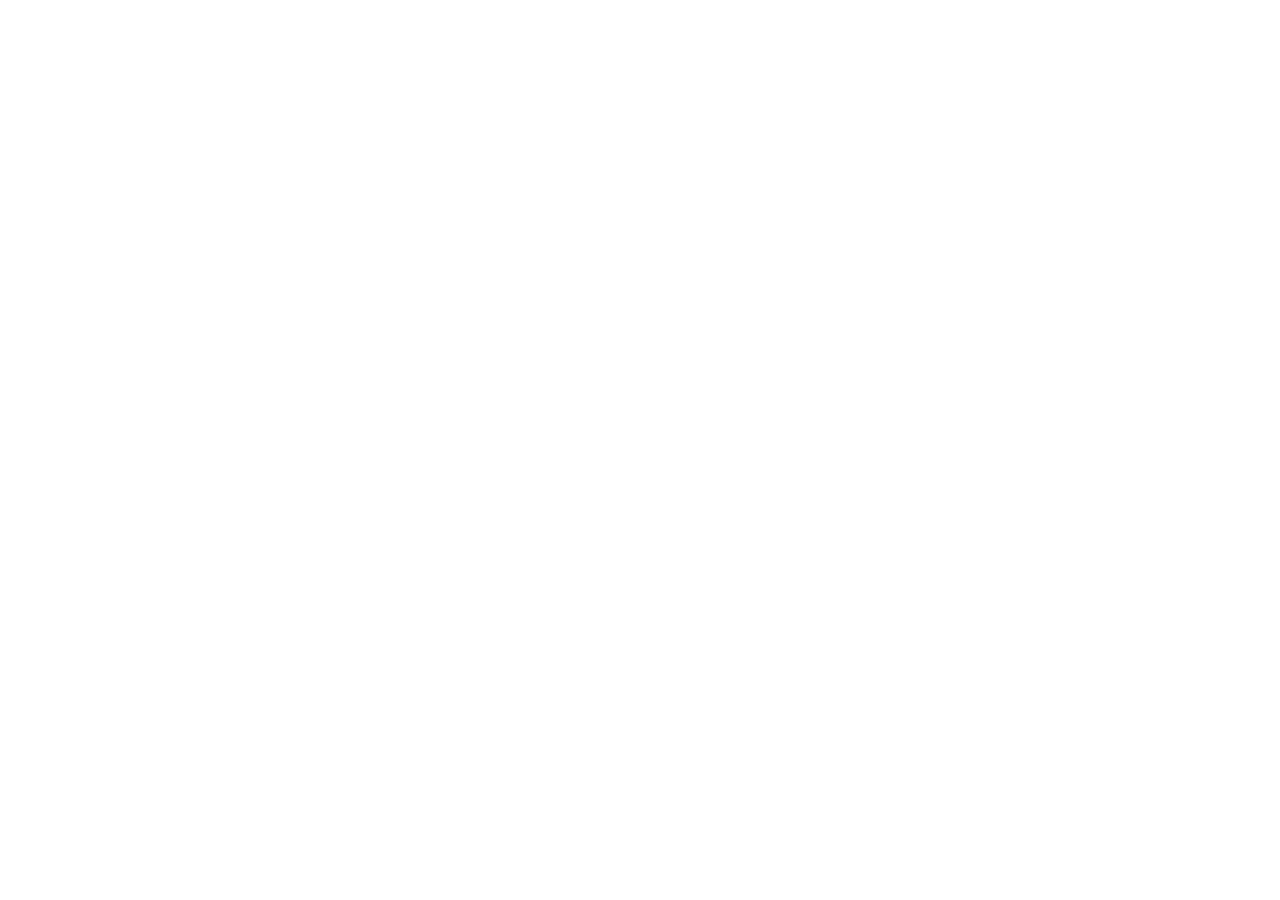
==== index.html @ f39cdd7b "CRCP 6340" ====
<!DOCTYPE html>
<html lang="en">
<head>
    <meta charset="UTF-8">
    <meta name="viewport" content="width=device-width, initial-scale=1.0">
    <link rel="icon" type="image/x-icon" href="favicon.ico ">
    <title>PERSONAL NFT MINT</title>
    <meta name="author" content="Olusola Adeaga">
    <meta name="description" content="This is a personal project to mint my own NFTs. I will be using the OpenSea API to mint my NFTs and display them on my website for free.">
    <link rel="stylesheet" href="./style.css">
</head>
<body>
    <script type="module" src="./index.js"></script>
</body>
</html>
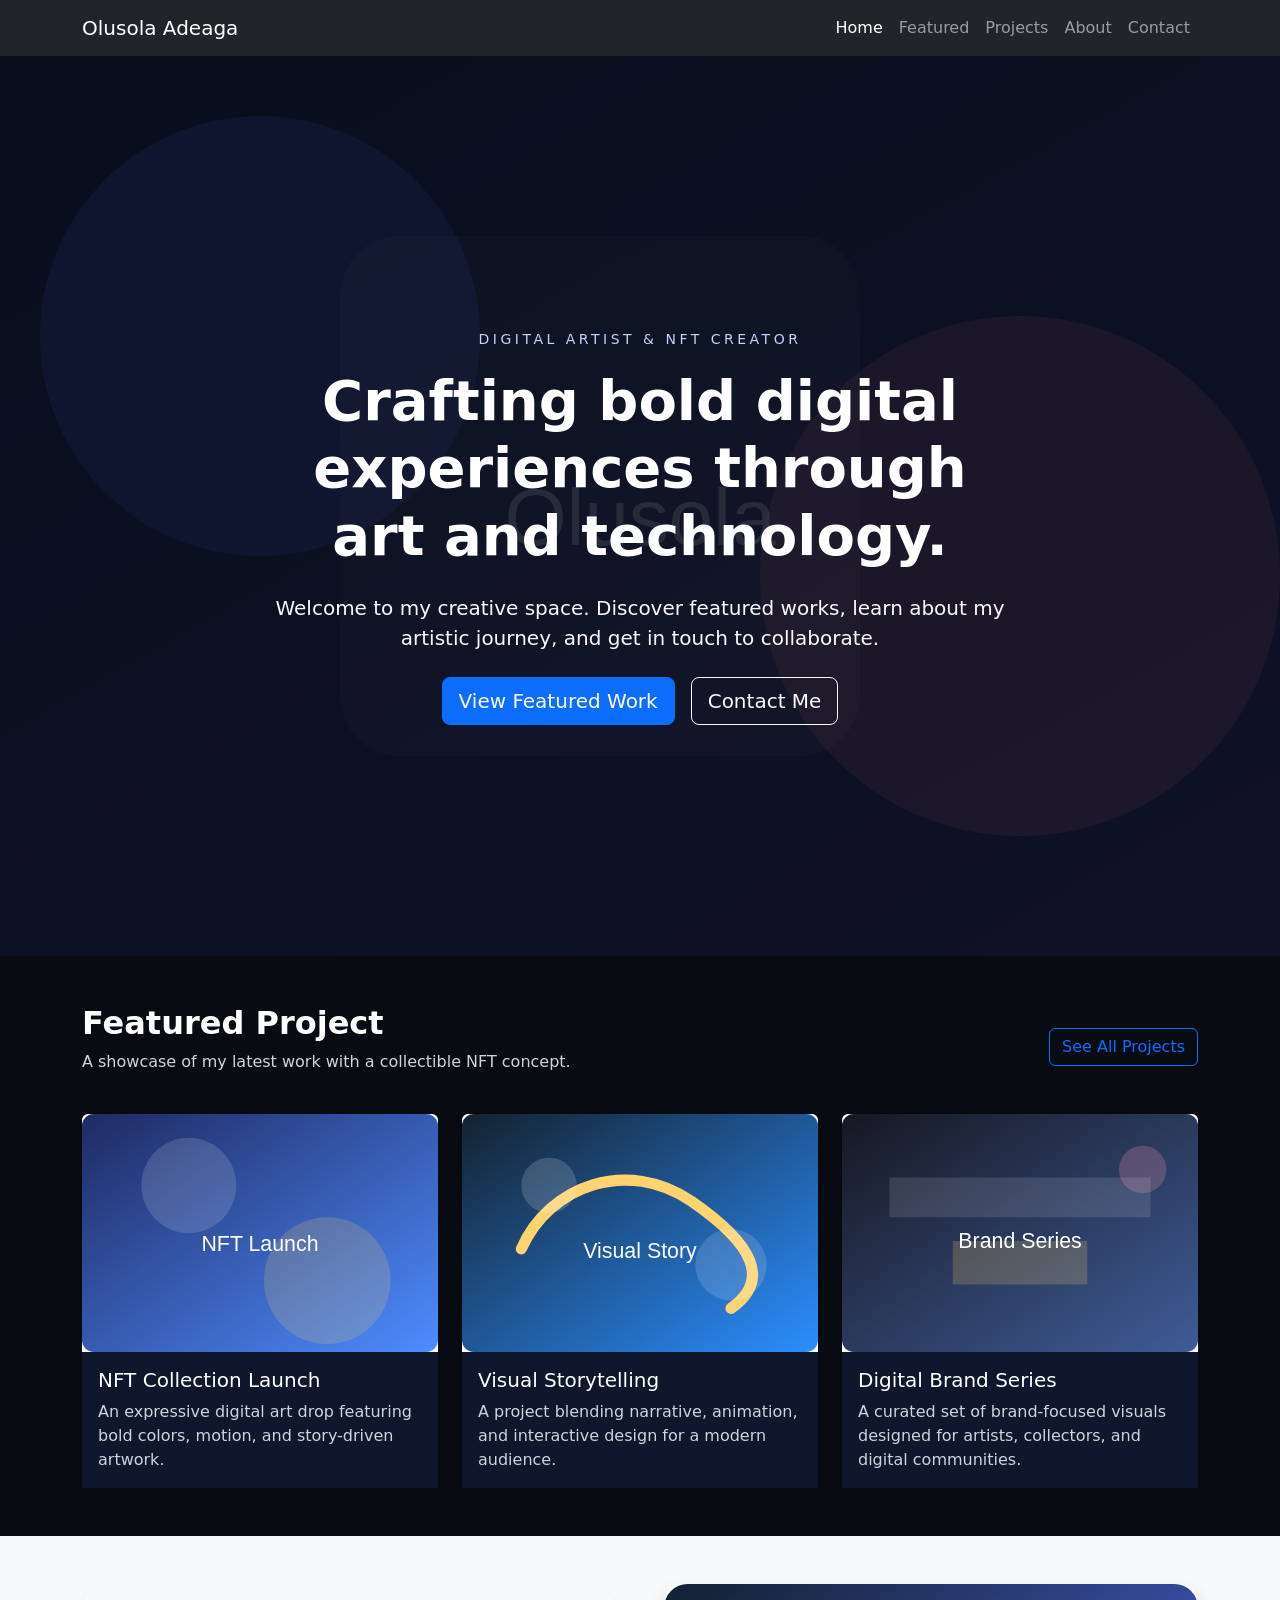
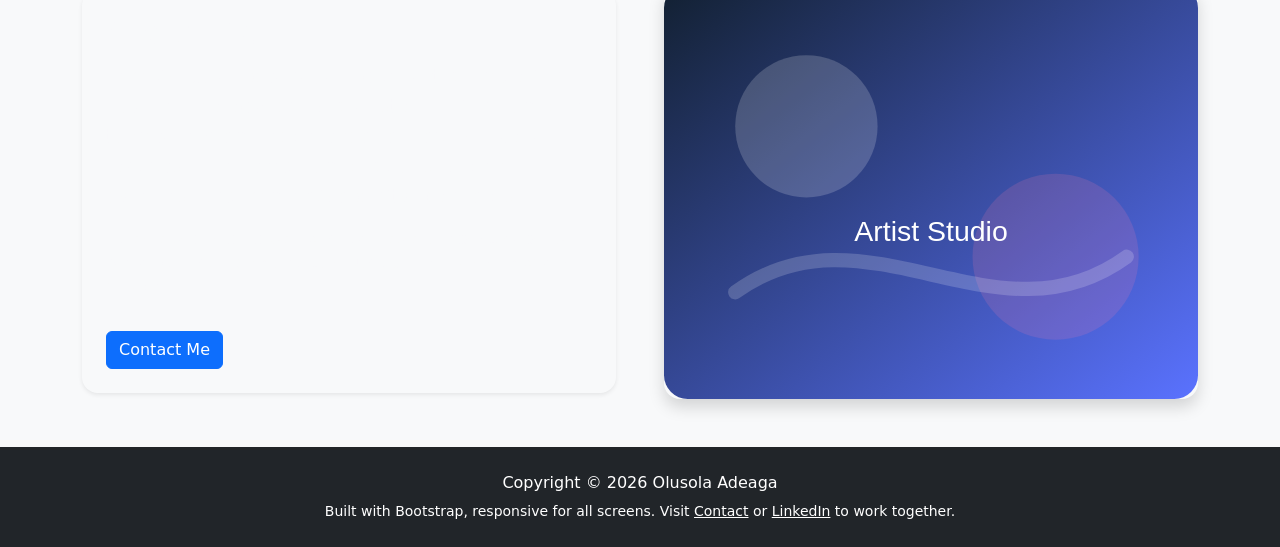
==== commit dc234e1a: "Update portfolio site with Bootstrap pages, local images, and contact details" ====
--- a/index.html
+++ b/index.html
@@ -3,13 +3,122 @@
 <head>
     <meta charset="UTF-8">
     <meta name="viewport" content="width=device-width, initial-scale=1.0">
-    <link rel="icon" type="image/x-icon" href="favicon.ico ">
-    <title>PERSONAL NFT MINT</title>
+    <link rel="icon" type="image/x-icon" href="favicon.ico">
+    <title>Olusola Adeaga | CRCP 6340</title>
     <meta name="author" content="Olusola Adeaga">
-    <meta name="description" content="This is a personal project to mint my own NFTs. I will be using the OpenSea API to mint my NFTs and display them on my website for free.">
-    <link rel="stylesheet" href="./style.css">
+    <meta name="description" content="A responsive portfolio page for Olusola Adeaga, featuring artwork, projects, and contact information.">
+    <link href="https://cdn.jsdelivr.net/npm/bootstrap@5.3.2/dist/css/bootstrap.min.css" rel="stylesheet" integrity="sha384-BTVBBfQ0xQdD4qkUz+MRjNXV7FL0TKsNtHYtigC51b8qdOxIdj4w+OO9FQVnB5L5" crossorigin="anonymous">
+    <link rel="stylesheet" href="./CSS/style.css">
 </head>
 <body>
-    <script type="module" src="./index.js"></script>
+    <header>
+        <nav class="navbar navbar-expand-lg navbar-dark bg-dark sticky-top">
+            <div class="container">
+                <a class="navbar-brand" href="#home">Olusola Adeaga</a>
+                <button class="navbar-toggler" type="button" data-bs-toggle="collapse" data-bs-target="#navbarNav">
+                    <span class="navbar-toggler-icon"></span>
+                </button>
+                <div class="collapse navbar-collapse" id="navbarNav">
+                    <ul class="navbar-nav ms-auto">
+                        <li class="nav-item"><a class="nav-link active" href="#home">Home</a></li>
+                        <li class="nav-item"><a class="nav-link" href="#featured">Featured</a></li>
+                        <li class="nav-item"><a class="nav-link" href="projects.html">Projects</a></li>
+                        <li class="nav-item"><a class="nav-link" href="#about">About</a></li>
+                        <li class="nav-item"><a class="nav-link" href="contact.html">Contact</a></li>
+                    </ul>
+                </div>
+            </div>
+        </nav>
+    </header>
+
+    <main>
+        <section id="home" class="hero-section text-white d-flex align-items-center">
+            <div class="hero-overlay"></div>
+            <div class="container position-relative hero-content text-center">
+                <div class="row justify-content-center">
+                    <div class="col-lg-8">
+                        <small class="text-uppercase letter-spacing">Digital Artist & NFT Creator</small>
+                        <h1 class="display-4 fw-bold mt-3">Crafting bold digital experiences through art and technology.</h1>
+                        <p class="lead text-light my-4">Welcome to my creative space. Discover featured works, learn about my artistic journey, and get in touch to collaborate.</p>
+                        <div class="d-flex justify-content-center gap-3 flex-wrap">
+                            <a href="#featured" class="btn btn-primary btn-lg">View Featured Work</a>
+                            <a href="contact.html" class="btn btn-outline-light btn-lg">Contact Me</a>
+                        </div>
+                    </div>
+                </div>
+            </div>
+        </section>
+
+        <section id="featured" class="py-5">
+            <div class="container">
+                <div class="row align-items-center mb-4">
+                    <div class="col-md-8">
+                        <h2 class="section-title">Featured Project</h2>
+                        <p class="section-subtitle">A showcase of my latest work with a collectible NFT concept.</p>
+                    </div>
+                    <div class="col-md-4 text-md-end">
+                        <a href="projects.html" class="btn btn-outline-primary">See All Projects</a>
+                    </div>
+                </div>
+                <div class="row g-4" id="projects">
+                    <div class="col-md-4">
+                        <div class="card h-100 shadow-sm">
+                            <img src="./images/featured-1.svg" class="card-img-top" alt="Featured artwork">
+                            <div class="card-body">
+                                <h5 class="card-title">NFT Collection Launch</h5>
+                                <p class="card-text">An expressive digital art drop featuring bold colors, motion, and story-driven artwork.</p>
+                            </div>
+                        </div>
+                    </div>
+                    <div class="col-md-4">
+                        <div class="card h-100 shadow-sm">
+                            <img src="./images/featured-2.svg" class="card-img-top" alt="Art project preview">
+                            <div class="card-body">
+                                <h5 class="card-title">Visual Storytelling</h5>
+                                <p class="card-text">A project blending narrative, animation, and interactive design for a modern audience.</p>
+                            </div>
+                        </div>
+                    </div>
+                    <div class="col-md-4">
+                        <div class="card h-100 shadow-sm">
+                            <img src="./images/featured-3.svg" class="card-img-top" alt="Project preview">
+                            <div class="card-body">
+                                <h5 class="card-title">Digital Brand Series</h5>
+                                <p class="card-text">A curated set of brand-focused visuals designed for artists, collectors, and digital communities.</p>
+                            </div>
+                        </div>
+                    </div>
+                </div>
+            </div>
+        </section>
+
+        <section id="about" class="bg-light py-5">
+            <div class="container">
+                <div class="row align-items-center g-5">
+                    <div class="col-lg-6">
+                        <div class="about-card p-4 rounded-4 shadow-sm">
+                            <h2>About Me</h2>
+                            <p class="lead">I am Olusola Adeaga, a digital artist exploring how technology and visual storytelling combine to create memorable experiences. My work focuses on layered compositions, vibrant palettes, and immersive digital concepts.</p>
+                            <p>I create with a purpose: to invite viewers into new worlds while building communities around art, NFTs, and modern design.</p>
+                            <a href="contact.html" class="btn btn-primary mt-3">Contact Me</a>
+                        </div>
+                    </div>
+                    <div class="col-lg-6">
+                        <img src="./images/about-image.svg" class="img-fluid rounded-4 shadow" alt="Artist portrait or studio image">
+                    </div>
+                </div>
+            </div>
+        </section>
+    </main>
+
+    <footer class="footer py-4 bg-dark text-white">
+        <div class="container text-center">
+            <p class="mb-1">Copyright © 2026 Olusola Adeaga</p>
+            <small>Built with Bootstrap, responsive for all screens. Visit <a href="contact.html" class="text-decoration-underline text-white">Contact</a> or <a href="https://www.linkedin.com/in/olusola-adeaga-55889060/" target="_blank" class="text-decoration-underline text-white">LinkedIn</a> to work together.</small>
+        </div>
+    </footer>
+
+    <script src="https://cdn.jsdelivr.net/npm/bootstrap@5.3.2/dist/js/bootstrap.bundle.min.js" integrity="sha384-VoPFgray5Qhzb14+E62brGtkNpmUUeZprN4vAm9iWzWnzBYFpiaDmQRH+LpiwHHd" crossorigin="anonymous"></script>
+    <script type="module" src="./JS/index.js"></script>
 </body>
 </html>
--- a/CSS/style.css
+++ b/CSS/style.css
@@ -0,0 +1,84 @@
+/* Global styling for the portfolio page */
+html {
+    scroll-behavior: smooth;
+}
+
+body {
+    font-family: "Inter", system-ui, -apple-system, BlinkMacSystemFont, "Segoe UI", sans-serif;
+    background-color: #090b13;
+    color: #f8f9fa;
+}
+
+section {
+    position: relative;
+}
+
+.hero-section {
+    min-height: 100vh;
+    background-image: url('../images/hero-bg.svg');
+    background-size: cover;
+    background-position: center;
+}
+
+.hero-overlay {
+    position: absolute;
+    inset: 0;
+    background: rgba(8, 13, 26, 0.7);
+}
+
+.hero-content {
+    z-index: 2;
+    padding: 120px 0 80px;
+}
+
+.letter-spacing {
+    letter-spacing: 0.25em;
+    color: #c5d2ff;
+}
+
+.section-title {
+    font-size: clamp(2rem, 2.5vw, 2.75rem);
+    font-weight: 700;
+    margin-bottom: 0.5rem;
+    color: #fff;
+}
+
+.section-subtitle {
+    color: #ced4da;
+    max-width: 720px;
+}
+
+.about-card {
+    background: rgba(255, 255, 255, 0.05);
+}
+
+.card {
+    border: none;
+}
+
+.card-body {
+    background: #0f172c;
+}
+
+.card-title {
+    color: #fff;
+}
+
+.card-text {
+    color: #ced4da;
+}
+
+.footer {
+    background: #070a12;
+}
+
+@media (max-width: 767px) {
+    .hero-content {
+        padding-top: 100px;
+        padding-bottom: 60px;
+    }
+
+    .section-title {
+        font-size: 2rem;
+    }
+}
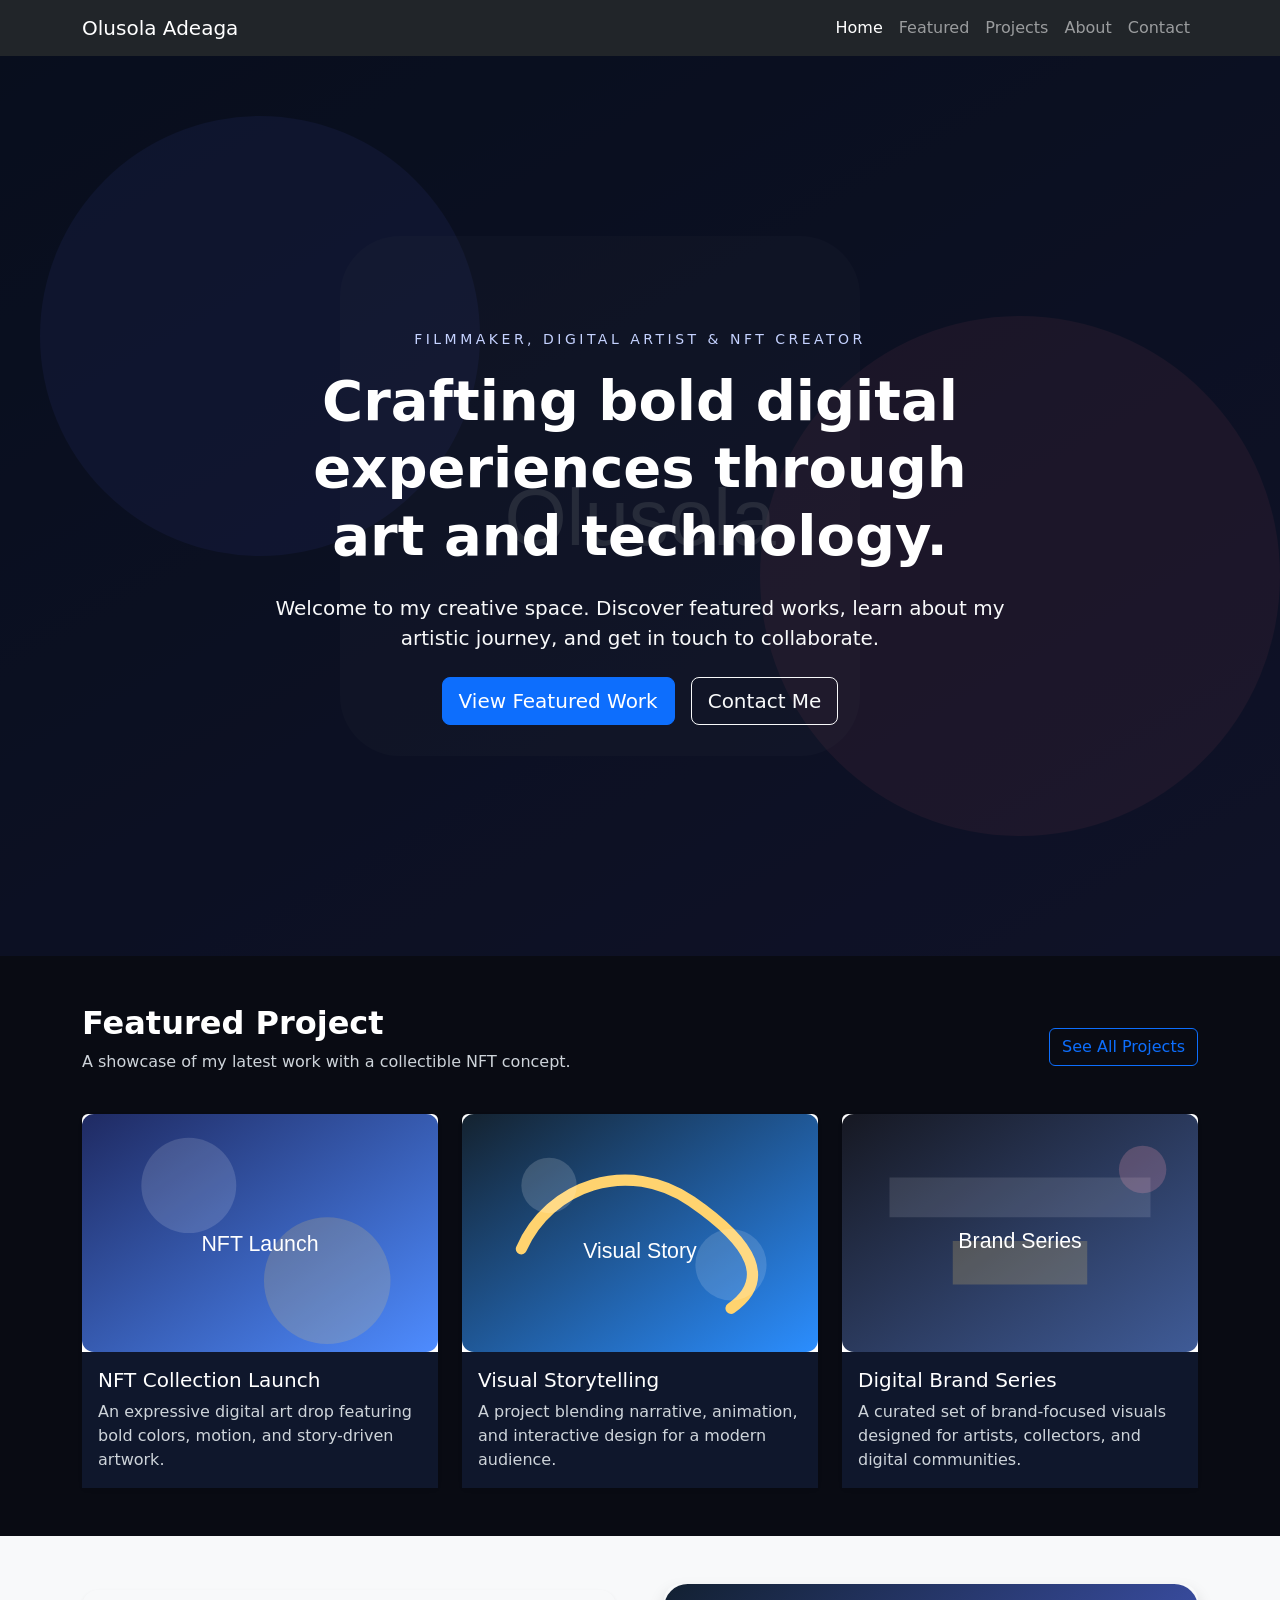
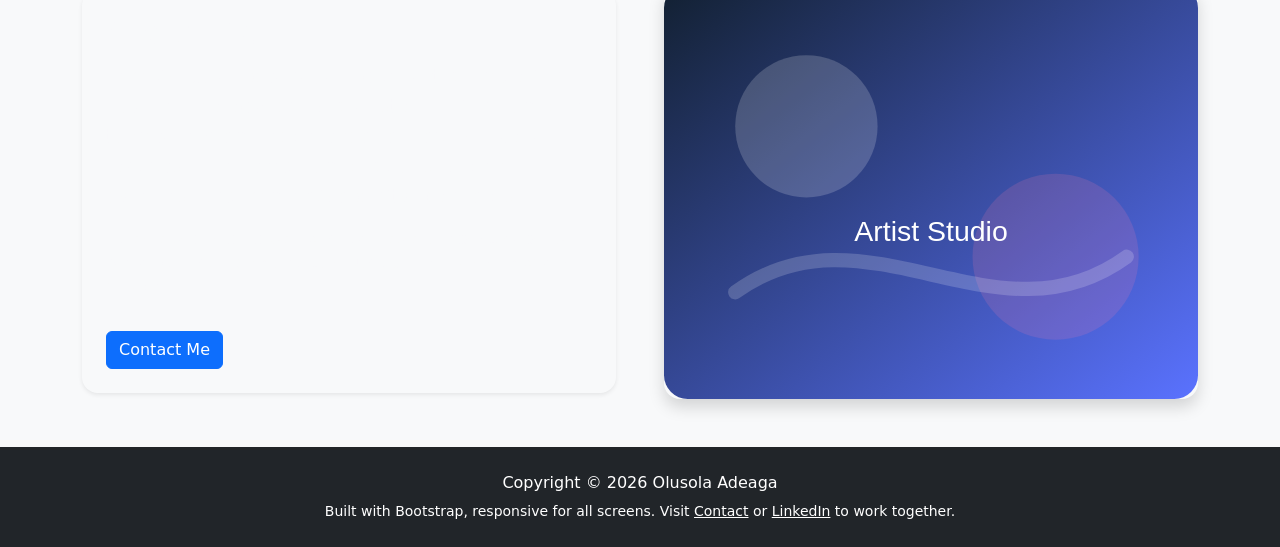
==== commit 44a1d123: "Update contact page icons and styles" ====
--- a/index.html
+++ b/index.html
@@ -37,7 +37,7 @@
             <div class="container position-relative hero-content text-center">
                 <div class="row justify-content-center">
                     <div class="col-lg-8">
-                        <small class="text-uppercase letter-spacing">Digital Artist & NFT Creator</small>
+                        <small class="text-uppercase letter-spacing">Filmmaker, Digital Artist & NFT Creator</small>
                         <h1 class="display-4 fw-bold mt-3">Crafting bold digital experiences through art and technology.</h1>
                         <p class="lead text-light my-4">Welcome to my creative space. Discover featured works, learn about my artistic journey, and get in touch to collaborate.</p>
                         <div class="d-flex justify-content-center gap-3 flex-wrap">
--- a/CSS/style.css
+++ b/CSS/style.css
@@ -68,6 +68,23 @@
     color: #ced4da;
 }
 
+.social-icon {
+    font-size: 1.6rem;
+    width: 2.2rem;
+    height: 2.2rem;
+    display: inline-flex;
+    align-items: center;
+    justify-content: center;
+    text-decoration: none;
+    transition: color 0.2s ease, transform 0.2s ease;
+}
+
+.social-icon:hover,
+.social-icon:focus {
+    color: #0d6efd;
+    transform: translateY(-1px);
+}
+
 .footer {
     background: #070a12;
 }
